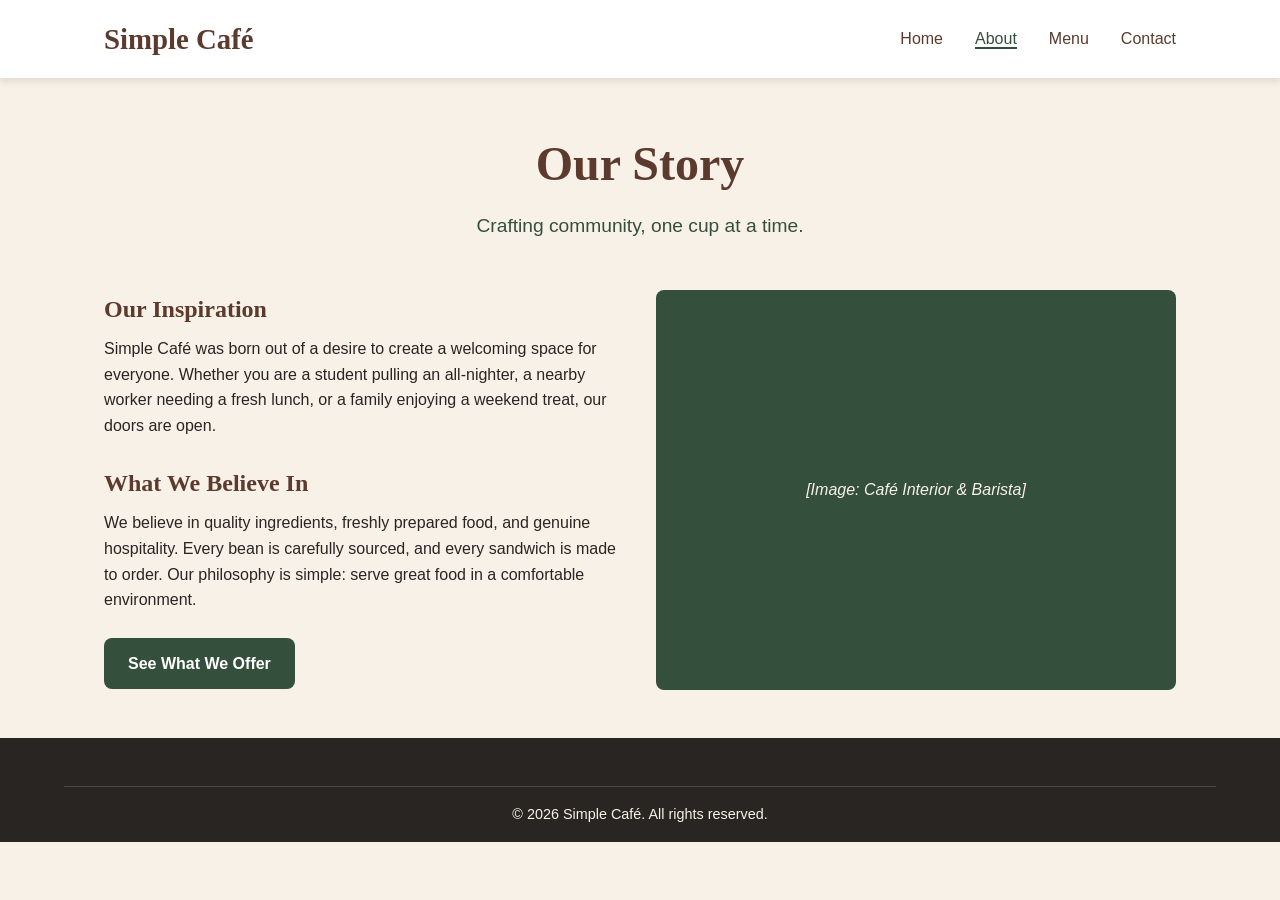
==== about.html @ 94869bd6 "Code Changes" ====
<!DOCTYPE html>
<html lang="en">
<head>
    <meta charset="UTF-8">
    <meta name="viewport" content="width=device-width, initial-scale=1.0">
    <title>About Us | Simple Café</title>
    <link rel="stylesheet" href="css/style.css">
</head>
<body>
    <header>
        <nav class="navbar">
            <a href="index.html" class="logo">Simple Café</a>
            <ul class="nav-links">
                <li><a href="index.html">Home</a></li>
                <li><a href="about.html" class="active">About</a></li>
                <li><a href="menu.html">Menu</a></li>
                <li><a href="contact.html">Contact</a></li>
            </ul>
            <div class="hamburger">
                <span></span>
                <span></span>
                <span></span>
            </div>
        </nav>
    </header>

    <main class="page-padding">
        <section class="about-hero fade-in">
            <h1 class="page-title">Our Story</h1>
            <p class="subtitle">Crafting community, one cup at a time.</p>
        </section>

        <section class="about-content grid-container">
            <div class="about-text">
                <h2>Our Inspiration</h2>
                <p>Simple Café was born out of a desire to create a welcoming space for everyone. Whether you are a student pulling an all-nighter, a nearby worker needing a fresh lunch, or a family enjoying a weekend treat, our doors are open.</p>
                <br>
                <h2>What We Believe In</h2>
                <p>We believe in quality ingredients, freshly prepared food, and genuine hospitality. Every bean is carefully sourced, and every sandwich is made to order. Our philosophy is simple: serve great food in a comfortable environment.</p>
                <br>
                <a href="menu.html" class="btn btn-primary">See What We Offer</a>
            </div>
            <div class="about-image-wrapper">
                <div class="card-img-placeholder large-placeholder" style="background-color: var(--forest-green); color: var(--cream);">[Image: Café Interior & Barista]</div>
            </div>
        </section>
    </main>

    <footer>
        <div class="footer-bottom">
            <p>&copy; 2026 Simple Café. All rights reserved.</p>
        </div>
    </footer>

    <script src="js/script.js"></script>
</body>
</html>
---- css/style.css ----
/* Color Palette & Variables */
:root {
    --coffee-brown: #5C3A2E;
    --cream: #F8F1E7;
    --forest-green: #354F3D;
    --warm-beige: #E8D8C3;
    --dark-charcoal: #292522;
    --white: #FFFFFF;
    
    --font-heading: 'Georgia', serif;
    --font-body: 'Helvetica Neue', Arial, sans-serif;
    
    --border-radius: 8px;
    --shadow: 0 4px 6px rgba(41, 37, 34, 0.1);
    --transition: all 0.3s ease;
}

/* Base Styles */
* {
    margin: 0;
    padding: 0;
    box-sizing: border-box;
}

body {
    font-family: var(--font-body);
    background-color: var(--cream);
    color: var(--dark-charcoal);
    line-height: 1.6;
}

h1, h2, h3 {
    font-family: var(--font-heading);
    color: var(--coffee-brown);
    margin-bottom: 0.5rem;
}

a {
    text-decoration: none;
    color: var(--coffee-brown);
    transition: var(--transition);
}

a:hover {
    color: var(--forest-green);
}

/* Navigation */
header {
    background-color: var(--white);
    box-shadow: var(--shadow);
    position: sticky;
    top: 0;
    z-index: 1000;
}

.navbar {
    display: flex;
    justify-content: space-between;
    align-items: center;
    padding: 1rem 5%;
    max-width: 1200px;
    margin: 0 auto;
}

.logo {
    font-family: var(--font-heading);
    font-size: 1.8rem;
    font-weight: bold;
    color: var(--coffee-brown);
}

.nav-links {
    display: flex;
    list-style: none;
    gap: 2rem;
}

.nav-links a {
    font-weight: 500;
}

.nav-links a.active {
    color: var(--forest-green);
    border-bottom: 2px solid var(--forest-green);
}

.hamburger {
    display: none;
    cursor: pointer;
    flex-direction: column;
    gap: 5px;
}

.hamburger span {
    width: 25px;
    height: 3px;
    background-color: var(--coffee-brown);
    transition: var(--transition);
}

/* Hero Section */
.hero {
    background-color: var(--warm-beige);
    padding: 6rem 5%;
    text-align: center;
    display: flex;
    flex-direction: column;
    align-items: center;
    justify-content: center;
    min-height: 60vh;
}

.hero h1 {
    font-size: 3rem;
    margin-bottom: 1rem;
}

.hero p {
    font-size: 1.2rem;
    max-width: 600px;
    margin: 0 auto 2rem auto;
}

.hero-buttons {
    display: flex;
    gap: 1rem;
    justify-content: center;
}

/* Buttons */
.btn {
    padding: 0.8rem 1.5rem;
    border-radius: var(--border-radius);
    font-weight: bold;
    cursor: pointer;
    border: none;
    display: inline-block;
}

.btn-primary {
    background-color: var(--forest-green);
    color: var(--white);
}

.btn-primary:hover {
    background-color: #2a3e30;
    color: var(--white);
    transform: translateY(-2px);
}

.btn-secondary {
    background-color: transparent;
    border: 2px solid var(--coffee-brown);
    color: var(--coffee-brown);
}

.btn-secondary:hover {
    background-color: var(--coffee-brown);
    color: var(--white);
    transform: translateY(-2px);
}

/* Layout Elements */
.section-padding {
    padding: 4rem 5%;
    max-width: 1200px;
    margin: 0 auto;
}

.page-padding {
    padding: 3rem 5%;
    max-width: 1200px;
    margin: 0 auto;
    min-height: 70vh;
}

.section-title {
    text-align: center;
    font-size: 2.5rem;
    margin-bottom: 3rem;
}

.page-title {
    font-size: 3rem;
    margin-bottom: 0.5rem;
    text-align: center;
}

.subtitle {
    text-align: center;
    margin-bottom: 3rem;
    font-size: 1.2rem;
    color: var(--forest-green);
}

.grid-container {
    display: grid;
    grid-template-columns: repeat(auto-fit, minmax(300px, 1fr));
    gap: 2rem;
}

/* Cards */
.card {
    background-color: var(--white);
    border-radius: var(--border-radius);
    overflow: hidden;
    box-shadow: var(--shadow);
    transition: var(--transition);
}

.card:hover {
    transform: translateY(-5px);
    box-shadow: 0 8px 15px rgba(41, 37, 34, 0.15);
}

.card-img-placeholder {
    height: 200px;
    display: flex;
    align-items: center;
    justify-content: center;
    font-style: italic;
    color: var(--dark-charcoal);
}

.large-placeholder {
    height: 100%;
    min-height: 400px;
    border-radius: var(--border-radius);
}

.card-content {
    padding: 1.5rem;
}

/* Menu Specific */
.menu-filters {
    display: flex;
    justify-content: center;
    gap: 1rem;
    margin-bottom: 2rem;
    flex-wrap: wrap;
}

.filter-btn {
    background: transparent;
    border: 2px solid var(--warm-beige);
    padding: 0.5rem 1.5rem;
    border-radius: 20px;
    cursor: pointer;
    font-weight: bold;
    color: var(--dark-charcoal);
    transition: var(--transition);
}

.filter-btn:hover, .filter-btn.active {
    background-color: var(--coffee-brown);
    border-color: var(--coffee-brown);
    color: var(--white);
}

.menu-grid {
    display: grid;
    grid-template-columns: repeat(auto-fit, minmax(280px, 1fr));
    gap: 1.5rem;
}

.menu-header {
    display: flex;
    justify-content: space-between;
    align-items: baseline;
    margin-bottom: 0.5rem;
}

.price {
    font-weight: bold;
    color: var(--forest-green);
}

/* Contact Specific */
.contact-form {
    background-color: var(--white);
    padding: 2rem;
    border-radius: var(--border-radius);
    box-shadow: var(--shadow);
}

.form-group {
    margin-bottom: 1.5rem;
}

.form-group label {
    display: block;
    margin-bottom: 0.5rem;
    font-weight: bold;
}

.form-group input, .form-group textarea {
    width: 100%;
    padding: 0.8rem;
    border: 1px solid var(--warm-beige);
    border-radius: var(--border-radius);
    font-family: var(--font-body);
}

.form-group input:focus, .form-group textarea:focus {
    outline: none;
    border-color: var(--forest-green);
}

.map-placeholder {
    background-color: var(--warm-beige);
    height: 250px;
    display: flex;
    align-items: center;
    justify-content: center;
    border-radius: var(--border-radius);
    margin-top: 2rem;
    font-style: italic;
    padding: 1rem;
    text-align: center;
}

.form-feedback {
    margin-top: 1rem;
    font-weight: bold;
}

.form-feedback.success { color: var(--forest-green); }
.form-feedback.error { color: #d9534f; }

/* Footer */
footer {
    background-color: var(--dark-charcoal);
    color: var(--cream);
    padding: 3rem 5% 1rem 5%;
}

.footer-content {
    display: grid;
    grid-template-columns: repeat(auto-fit, minmax(200px, 1fr));
    gap: 2rem;
    max-width: 1200px;
    margin: 0 auto;
    margin-bottom: 2rem;
}

footer h3 {
    color: var(--warm-beige);
}

footer a {
    color: var(--cream);
}

footer a:hover {
    color: var(--warm-beige);
}

footer ul {
    list-style: none;
}

.footer-bottom {
    text-align: center;
    border-top: 1px solid rgba(232, 216, 195, 0.2);
    padding-top: 1rem;
    font-size: 0.9rem;
}

/* Animations */
.fade-in {
    animation: fadeIn 0.8s ease-in-out;
}

@keyframes fadeIn {
    from { opacity: 0; transform: translateY(20px); }
    to { opacity: 1; transform: translateY(0); }
}

/* Responsive Design */
@media (max-width: 768px) {
    .nav-links {
        display: none;
        flex-direction: column;
        width: 100%;
        position: absolute;
        top: 100%;
        left: 0;
        background-color: var(--white);
        padding: 1rem 0;
        box-shadow: 0 4px 6px rgba(0,0,0,0.1);
    }
    
    .nav-links.active {
        display: flex;
        text-align: center;
    }
    
    .hamburger {
        display: flex;
    }
    
    .hero h1 {
        font-size: 2.2rem;
    }
    
    .hero-buttons {
        flex-direction: column;
        width: 100%;
    }
}
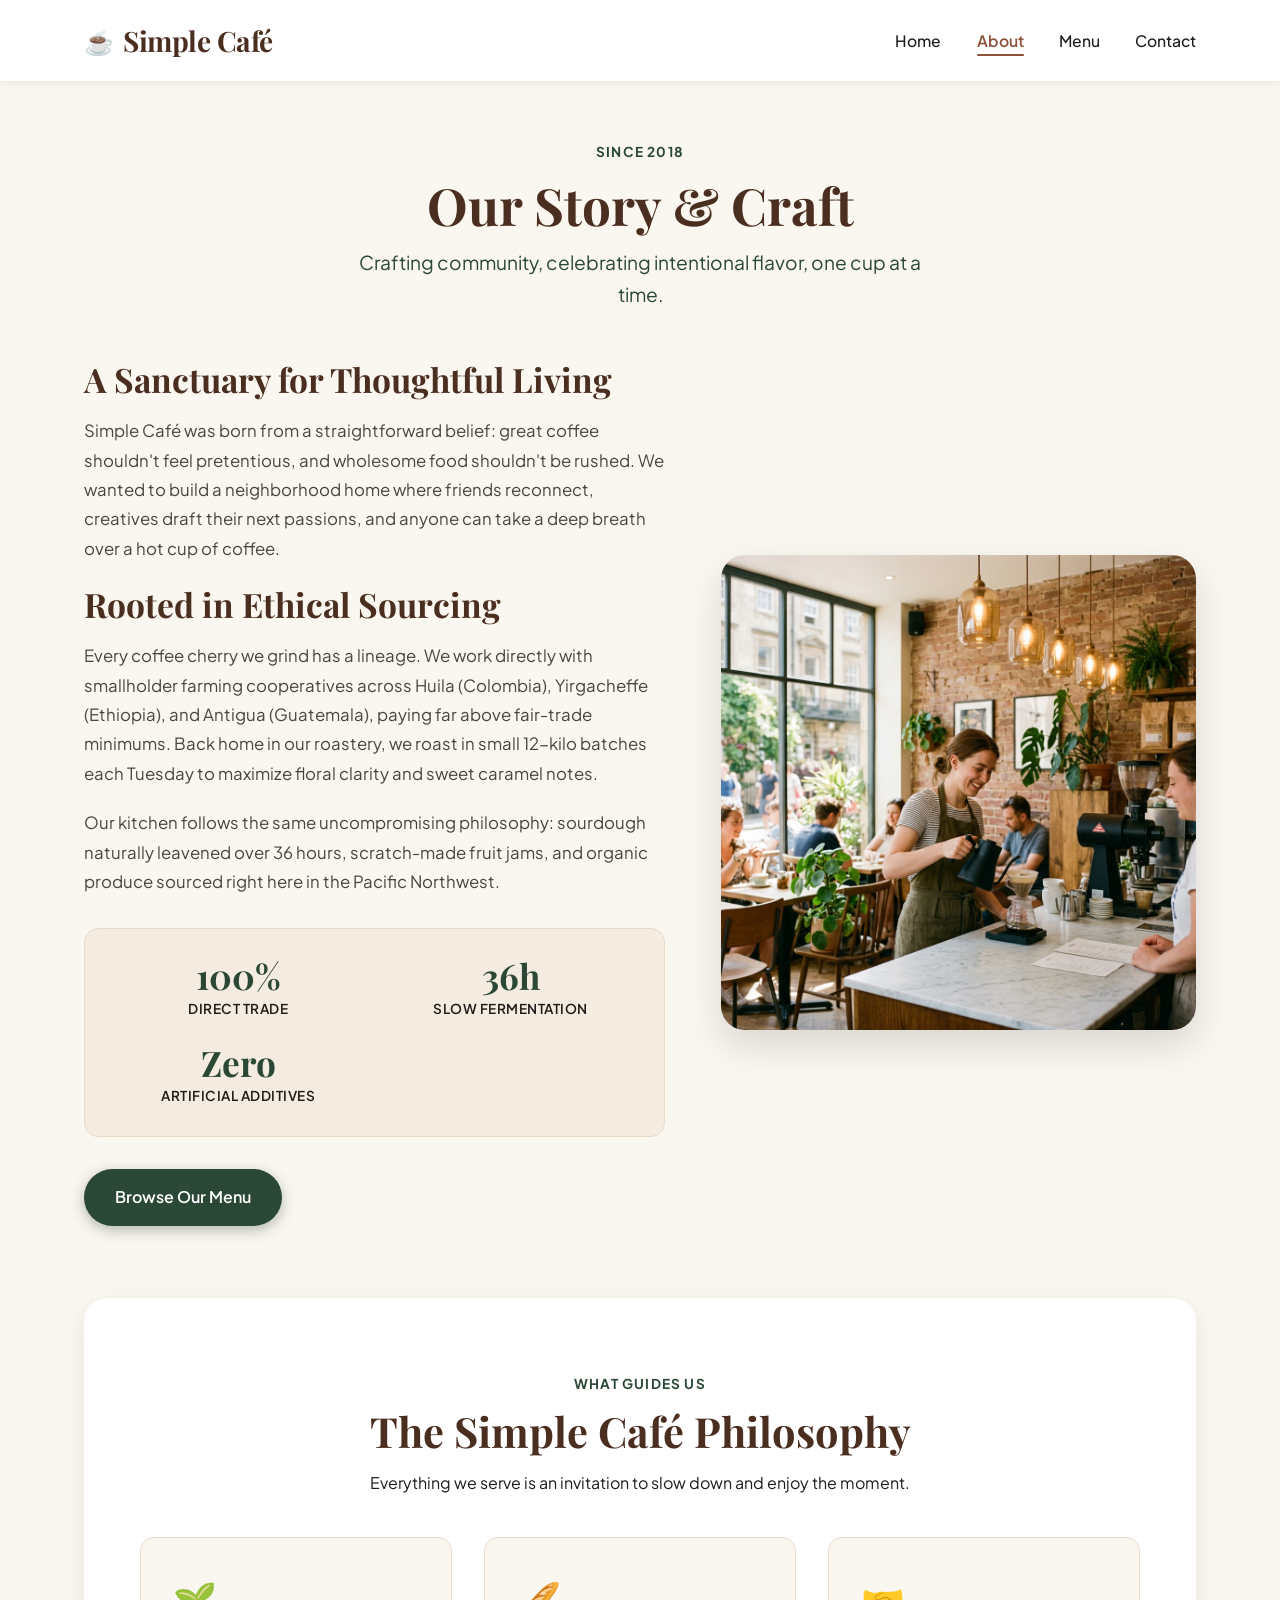
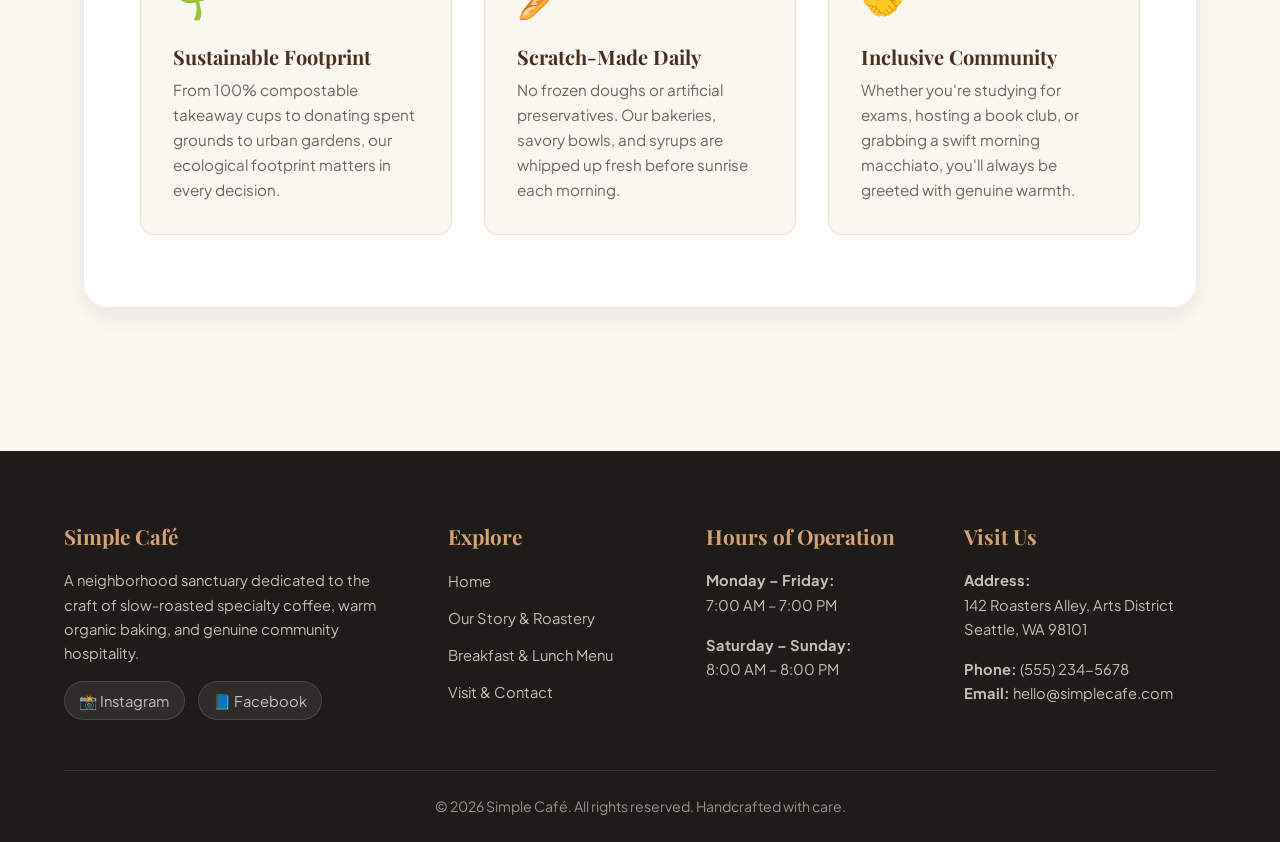
==== commit 2510d8ad: "Updated Code" ====
--- a/about.html
+++ b/about.html
@@ -3,52 +3,134 @@
 <head>
     <meta charset="UTF-8">
     <meta name="viewport" content="width=device-width, initial-scale=1.0">
-    <title>About Us | Simple Café</title>
+    <title>Our Story & Craft | Simple Café</title>
+    <meta name="description" content="Learn about Simple Café's journey, our commitment to direct-trade coffee beans, artisan scratch baking, and building community in Seattle's Arts District.">
     <link rel="stylesheet" href="css/style.css">
 </head>
 <body>
     <header>
-        <nav class="navbar">
-            <a href="index.html" class="logo">Simple Café</a>
-            <ul class="nav-links">
+        <nav class="navbar" aria-label="Main Navigation">
+            <a href="index.html" class="logo" id="brand-logo">
+                <span class="logo-icon">☕</span>
+                <span>Simple Café</span>
+            </a>
+            <ul class="nav-links" id="primary-navigation">
                 <li><a href="index.html">Home</a></li>
                 <li><a href="about.html" class="active">About</a></li>
                 <li><a href="menu.html">Menu</a></li>
                 <li><a href="contact.html">Contact</a></li>
             </ul>
-            <div class="hamburger">
+            <button class="hamburger" id="nav-toggle" aria-label="Toggle navigation menu" aria-expanded="false">
                 <span></span>
                 <span></span>
                 <span></span>
-            </div>
+            </button>
         </nav>
     </header>
 
     <main class="page-padding">
         <section class="about-hero fade-in">
-            <h1 class="page-title">Our Story</h1>
-            <p class="subtitle">Crafting community, one cup at a time.</p>
+            <span class="section-tag">Since 2018</span>
+            <h1 class="page-title">Our Story & Craft</h1>
+            <p class="subtitle">Crafting community, celebrating intentional flavor, one cup at a time.</p>
         </section>
 
-        <section class="about-content grid-container">
+        <!-- Main Narrative & Photography Section -->
+        <section class="about-grid fade-in" aria-label="About Simple Café">
             <div class="about-text">
-                <h2>Our Inspiration</h2>
-                <p>Simple Café was born out of a desire to create a welcoming space for everyone. Whether you are a student pulling an all-nighter, a nearby worker needing a fresh lunch, or a family enjoying a weekend treat, our doors are open.</p>
-                <br>
-                <h2>What We Believe In</h2>
-                <p>We believe in quality ingredients, freshly prepared food, and genuine hospitality. Every bean is carefully sourced, and every sandwich is made to order. Our philosophy is simple: serve great food in a comfortable environment.</p>
-                <br>
-                <a href="menu.html" class="btn btn-primary">See What We Offer</a>
+                <h2>A Sanctuary for Thoughtful Living</h2>
+                <p>Simple Café was born from a straightforward belief: great coffee shouldn't feel pretentious, and wholesome food shouldn't be rushed. We wanted to build a neighborhood home where friends reconnect, creatives draft their next passions, and anyone can take a deep breath over a hot cup of coffee.</p>
+                
+                <h2>Rooted in Ethical Sourcing</h2>
+                <p>Every coffee cherry we grind has a lineage. We work directly with smallholder farming cooperatives across Huila (Colombia), Yirgacheffe (Ethiopia), and Antigua (Guatemala), paying far above fair-trade minimums. Back home in our roastery, we roast in small 12-kilo batches each Tuesday to maximize floral clarity and sweet caramel notes.</p>
+
+                <p>Our kitchen follows the same uncompromising philosophy: sourdough naturally leavened over 36 hours, scratch-made fruit jams, and organic produce sourced right here in the Pacific Northwest.</p>
+
+                <div class="about-stats">
+                    <div class="stat-box">
+                        <div class="stat-number">100%</div>
+                        <div class="stat-label">Direct Trade</div>
+                    </div>
+                    <div class="stat-box">
+                        <div class="stat-number">36h</div>
+                        <div class="stat-label">Slow Fermentation</div>
+                    </div>
+                    <div class="stat-box">
+                        <div class="stat-number">Zero</div>
+                        <div class="stat-label">Artificial Additives</div>
+                    </div>
+                </div>
+
+                <div style="margin-top: 2rem;">
+                    <a href="menu.html" class="btn btn-primary">Browse Our Menu</a>
+                </div>
             </div>
+
             <div class="about-image-wrapper">
-                <div class="card-img-placeholder large-placeholder" style="background-color: var(--forest-green); color: var(--cream);">[Image: Café Interior & Barista]</div>
+                <img src="assets/images/cafe_interior.png" alt="Barista brewing specialty pour-over coffee in warm sunny cafe" class="about-img">
+            </div>
+        </section>
+
+        <!-- Core Values Section -->
+        <section class="values-section fade-in" aria-label="Our Values">
+            <div class="section-header" style="margin-bottom: 2rem;">
+                <span class="section-tag">What Guides Us</span>
+                <h2 class="section-title">The Simple Café Philosophy</h2>
+                <p>Everything we serve is an invitation to slow down and enjoy the moment.</p>
+            </div>
+            
+            <div class="values-grid">
+                <div class="value-card">
+                    <div style="font-size: 2.2rem; margin-bottom: 0.5rem;">🌱</div>
+                    <h3>Sustainable Footprint</h3>
+                    <p>From 100% compostable takeaway cups to donating spent grounds to urban gardens, our ecological footprint matters in every decision.</p>
+                </div>
+                <div class="value-card">
+                    <div style="font-size: 2.2rem; margin-bottom: 0.5rem;">🥖</div>
+                    <h3>Scratch-Made Daily</h3>
+                    <p>No frozen doughs or artificial preservatives. Our bakeries, savory bowls, and syrups are whipped up fresh before sunrise each morning.</p>
+                </div>
+                <div class="value-card">
+                    <div style="font-size: 2.2rem; margin-bottom: 0.5rem;">🤝</div>
+                    <h3>Inclusive Community</h3>
+                    <p>Whether you're studying for exams, hosting a book club, or grabbing a swift morning macchiato, you'll always be greeted with genuine warmth.</p>
+                </div>
             </div>
         </section>
     </main>
 
     <footer>
+        <div class="footer-content">
+            <div class="footer-section">
+                <h3>Simple Café</h3>
+                <p>A neighborhood sanctuary dedicated to the craft of slow-roasted specialty coffee, warm organic baking, and genuine community hospitality.</p>
+                <div class="footer-social-links">
+                    <a href="https://instagram.com" target="_blank" rel="noopener noreferrer" class="social-pill">📸 Instagram</a>
+                    <a href="https://facebook.com" target="_blank" rel="noopener noreferrer" class="social-pill">📘 Facebook</a>
+                </div>
+            </div>
+            <div class="footer-section">
+                <h3>Explore</h3>
+                <ul>
+                    <li><a href="index.html">Home</a></li>
+                    <li><a href="about.html">Our Story & Roastery</a></li>
+                    <li><a href="menu.html">Breakfast & Lunch Menu</a></li>
+                    <li><a href="contact.html">Visit & Contact</a></li>
+                </ul>
+            </div>
+            <div class="footer-section">
+                <h3>Hours of Operation</h3>
+                <p><strong>Monday – Friday:</strong><br>7:00 AM – 7:00 PM</p>
+                <p><strong>Saturday – Sunday:</strong><br>8:00 AM – 8:00 PM</p>
+            </div>
+            <div class="footer-section">
+                <h3>Visit Us</h3>
+                <p><strong>Address:</strong><br>142 Roasters Alley, Arts District<br>Seattle, WA 98101</p>
+                <p><strong>Phone:</strong> (555) 234-5678<br><strong>Email:</strong> hello@simplecafe.com</p>
+            </div>
+        </div>
         <div class="footer-bottom">
-            <p>&copy; 2026 Simple Café. All rights reserved.</p>
+            <p>&copy; 2026 Simple Café. All rights reserved. Handcrafted with care.</p>
         </div>
     </footer>
 
--- a/css/style.css
+++ b/css/style.css
@@ -1,88 +1,141 @@
-/* Color Palette & Variables */
+@import url('https://fonts.googleapis.com/css2?family=Playfair+Display:ital,wght@0,500;0,600;0,700;1,400&family=Plus+Jakarta+Sans:wght@300;400;500;600;700&display=swap');
+
+/* Color Palette & Design System */
 :root {
-    --coffee-brown: #5C3A2E;
-    --cream: #F8F1E7;
-    --forest-green: #354F3D;
-    --warm-beige: #E8D8C3;
-    --dark-charcoal: #292522;
+    --coffee-brown: #4A2E20;
+    --coffee-accent: #8C5338;
+    --caramel-gold: #D4A373;
+    --cream: #FAF6F0;
+    --cream-card: #FFFFFF;
+    --forest-green: #2B4736;
+    --forest-light: #436B52;
+    --warm-beige: #EADBC8;
+    --warm-beige-light: #F4EBE1;
+    --dark-charcoal: #1E1B18;
+    --muted-gray: #6C665F;
     --white: #FFFFFF;
     
-    --font-heading: 'Georgia', serif;
-    --font-body: 'Helvetica Neue', Arial, sans-serif;
+    --font-heading: 'Playfair Display', Georgia, serif;
+    --font-body: 'Plus Jakarta Sans', system-ui, -apple-system, sans-serif;
     
-    --border-radius: 8px;
-    --shadow: 0 4px 6px rgba(41, 37, 34, 0.1);
-    --transition: all 0.3s ease;
-}
-
-/* Base Styles */
+    --border-radius-sm: 8px;
+    --border-radius: 14px;
+    --border-radius-lg: 24px;
+    
+    --shadow-sm: 0 2px 8px rgba(30, 27, 24, 0.06);
+    --shadow: 0 8px 24px rgba(30, 27, 24, 0.08);
+    --shadow-lg: 0 16px 36px rgba(30, 27, 24, 0.14);
+    --transition: all 0.3s cubic-bezier(0.16, 1, 0.3, 1);
+}
+
+/* Base Reset & Typography */
 * {
     margin: 0;
     padding: 0;
     box-sizing: border-box;
 }
 
+html {
+    scroll-behavior: smooth;
+}
+
 body {
     font-family: var(--font-body);
     background-color: var(--cream);
     color: var(--dark-charcoal);
-    line-height: 1.6;
-}
-
-h1, h2, h3 {
+    line-height: 1.65;
+    -webkit-font-smoothing: antialiased;
+}
+
+h1, h2, h3, h4 {
     font-family: var(--font-heading);
     color: var(--coffee-brown);
-    margin-bottom: 0.5rem;
+    line-height: 1.25;
 }
 
 a {
     text-decoration: none;
-    color: var(--coffee-brown);
+    color: inherit;
     transition: var(--transition);
 }
 
-a:hover {
-    color: var(--forest-green);
+img {
+    max-width: 100%;
+    display: block;
 }
 
 /* Navigation */
 header {
-    background-color: var(--white);
-    box-shadow: var(--shadow);
+    background-color: rgba(255, 255, 255, 0.96);
+    backdrop-filter: blur(10px);
+    -webkit-backdrop-filter: blur(10px);
+    box-shadow: var(--shadow-sm);
     position: sticky;
     top: 0;
     z-index: 1000;
+    border-bottom: 1px solid rgba(234, 219, 200, 0.5);
 }
 
 .navbar {
     display: flex;
     justify-content: space-between;
     align-items: center;
-    padding: 1rem 5%;
-    max-width: 1200px;
+    padding: 1.1rem 5%;
+    max-width: 1240px;
     margin: 0 auto;
 }
 
 .logo {
+    display: flex;
+    align-items: center;
+    gap: 0.6rem;
     font-family: var(--font-heading);
-    font-size: 1.8rem;
-    font-weight: bold;
-    color: var(--coffee-brown);
+    font-size: 1.75rem;
+    font-weight: 700;
+    color: var(--coffee-brown);
+    letter-spacing: -0.5px;
+}
+
+.logo-icon {
+    font-size: 1.5rem;
+    line-height: 1;
 }
 
 .nav-links {
     display: flex;
     list-style: none;
-    gap: 2rem;
+    gap: 2.2rem;
+    align-items: center;
 }
 
 .nav-links a {
     font-weight: 500;
+    font-size: 0.98rem;
+    color: var(--dark-charcoal);
+    position: relative;
+    padding: 0.3rem 0;
+}
+
+.nav-links a::after {
+    content: '';
+    position: absolute;
+    bottom: -2px;
+    left: 0;
+    width: 0%;
+    height: 2px;
+    background-color: var(--coffee-accent);
+    transition: var(--transition);
+    border-radius: 2px;
+}
+
+.nav-links a:hover::after,
+.nav-links a.active::after {
+    width: 100%;
 }
 
 .nav-links a.active {
-    color: var(--forest-green);
-    border-bottom: 2px solid var(--forest-green);
+    color: var(--coffee-accent);
+    font-weight: 600;
 }
 
 .hamburger {
@@ -90,101 +143,236 @@
     cursor: pointer;
     flex-direction: column;
     gap: 5px;
+    background: transparent;
+    border: none;
+    padding: 4px;
 }
 
 .hamburger span {
-    width: 25px;
-    height: 3px;
+    width: 26px;
+    height: 2.5px;
     background-color: var(--coffee-brown);
+    border-radius: 2px;
     transition: var(--transition);
 }
 
 /* Hero Section */
 .hero {
-    background-color: var(--warm-beige);
-    padding: 6rem 5%;
+    position: relative;
+    min-height: 75vh;
+    display: flex;
+    align-items: center;
+    justify-content: center;
     text-align: center;
-    display: flex;
-    flex-direction: column;
-    align-items: center;
+    padding: 5rem 5%;
+    background: linear-gradient(135deg, rgba(30, 27, 24, 0.72) 0%, rgba(74, 46, 32, 0.68) 100%),
+                url('../assets/images/hero.png') center/cover no-repeat;
+    color: var(--white);
+    overflow: hidden;
+}
+
+.hero::after {
+    content: '';
+    position: absolute;
+    bottom: 0;
+    left: 0;
+    right: 0;
+    height: 40px;
+    background: linear-gradient(to top, var(--cream), transparent);
+}
+
+.hero-content {
+    position: relative;
+    z-index: 2;
+    max-width: 820px;
+    margin: 0 auto;
+}
+
+.hero-badge {
+    display: inline-flex;
+    align-items: center;
+    gap: 0.5rem;
+    background-color: rgba(255, 255, 255, 0.18);
+    backdrop-filter: blur(8px);
+    border: 1px solid rgba(255, 255, 255, 0.3);
+    color: #FFF3E4;
+    padding: 0.45rem 1.2rem;
+    border-radius: 50px;
+    font-size: 0.9rem;
+    font-weight: 600;
+    margin-bottom: 1.5rem;
+    letter-spacing: 0.5px;
+    text-transform: uppercase;
+}
+
+.hero h1 {
+    font-size: 3.4rem;
+    color: var(--white);
+    margin-bottom: 1.25rem;
+    line-height: 1.15;
+    text-shadow: 0 2px 10px rgba(0, 0, 0, 0.35);
+}
+
+.hero p {
+    font-size: 1.25rem;
+    max-width: 660px;
+    margin: 0 auto 2.2rem auto;
+    color: rgba(255, 255, 255, 0.92);
+    font-weight: 300;
+    text-shadow: 0 1px 4px rgba(0, 0, 0, 0.3);
+}
+
+.hero-buttons {
+    display: flex;
+    gap: 1.2rem;
     justify-content: center;
-    min-height: 60vh;
-}
-
-.hero h1 {
-    font-size: 3rem;
-    margin-bottom: 1rem;
-}
-
-.hero p {
-    font-size: 1.2rem;
-    max-width: 600px;
-    margin: 0 auto 2rem auto;
-}
-
-.hero-buttons {
-    display: flex;
-    gap: 1rem;
-    justify-content: center;
+    flex-wrap: wrap;
 }
 
 /* Buttons */
 .btn {
-    padding: 0.8rem 1.5rem;
-    border-radius: var(--border-radius);
-    font-weight: bold;
+    padding: 0.85rem 1.8rem;
+    border-radius: 50px;
+    font-weight: 600;
+    font-size: 1rem;
     cursor: pointer;
-    border: none;
-    display: inline-block;
+    border: 2px solid transparent;
+    display: inline-flex;
+    align-items: center;
+    justify-content: center;
+    gap: 0.5rem;
+    transition: var(--transition);
 }
 
 .btn-primary {
     background-color: var(--forest-green);
     color: var(--white);
+    box-shadow: 0 4px 14px rgba(43, 71, 54, 0.35);
 }
 
 .btn-primary:hover {
-    background-color: #2a3e30;
+    background-color: #203529;
     color: var(--white);
     transform: translateY(-2px);
+    box-shadow: 0 6px 20px rgba(43, 71, 54, 0.45);
 }
 
 .btn-secondary {
+    background-color: rgba(255, 255, 255, 0.15);
+    backdrop-filter: blur(6px);
+    border-color: rgba(255, 255, 255, 0.7);
+    color: var(--white);
+}
+
+.btn-secondary:hover {
+    background-color: var(--white);
+    color: var(--coffee-brown);
+    transform: translateY(-2px);
+    box-shadow: 0 6px 18px rgba(0, 0, 0, 0.2);
+}
+
+.btn-outline-dark {
     background-color: transparent;
-    border: 2px solid var(--coffee-brown);
-    color: var(--coffee-brown);
-}
-
-.btn-secondary:hover {
+    border-color: var(--coffee-brown);
+    color: var(--coffee-brown);
+}
+
+.btn-outline-dark:hover {
     background-color: var(--coffee-brown);
     color: var(--white);
     transform: translateY(-2px);
 }
 
+/* Feature Perks Strip */
+.perks-strip {
+    background-color: var(--white);
+    border-top: 1px solid var(--warm-beige-light);
+    border-bottom: 1px solid var(--warm-beige-light);
+    padding: 2.8rem 5%;
+}
+
+.perks-container {
+    max-width: 1240px;
+    margin: 0 auto;
+    display: grid;
+    grid-template-columns: repeat(auto-fit, minmax(240px, 1fr));
+    gap: 2rem;
+}
+
+.perk-item {
+    display: flex;
+    align-items: flex-start;
+    gap: 1.1rem;
+}
+
+.perk-icon {
+    font-size: 2.2rem;
+    line-height: 1;
+    background-color: var(--warm-beige-light);
+    width: 58px;
+    height: 58px;
+    border-radius: 14px;
+    display: flex;
+    align-items: center;
+    justify-content: center;
+    flex-shrink: 0;
+}
+
+.perk-item h4 {
+    font-family: var(--font-body);
+    font-weight: 700;
+    font-size: 1.05rem;
+    color: var(--coffee-brown);
+    margin-bottom: 0.25rem;
+}
+
+.perk-item p {
+    font-size: 0.9rem;
+    color: var(--muted-gray);
+    line-height: 1.45;
+}
+
 /* Layout Elements */
 .section-padding {
-    padding: 4rem 5%;
-    max-width: 1200px;
+    padding: 5rem 5%;
+    max-width: 1240px;
     margin: 0 auto;
 }
 
 .page-padding {
-    padding: 3rem 5%;
-    max-width: 1200px;
+    padding: 3.5rem 5% 5rem 5%;
+    max-width: 1240px;
     margin: 0 auto;
     min-height: 70vh;
 }
 
+.section-header {
+    text-align: center;
+    max-width: 650px;
+    margin: 0 auto 3.5rem auto;
+}
+
+.section-tag {
+    display: inline-block;
+    color: var(--forest-green);
+    font-weight: 700;
+    font-size: 0.85rem;
+    text-transform: uppercase;
+    letter-spacing: 1.2px;
+    margin-bottom: 0.6rem;
+}
+
 .section-title {
+    font-size: 2.6rem;
+    margin-bottom: 0.8rem;
+    color: var(--coffee-brown);
+}
+
+.page-title {
+    font-size: 3.2rem;
+    margin-bottom: 0.6rem;
     text-align: center;
-    font-size: 2.5rem;
-    margin-bottom: 3rem;
-}
-
-.page-title {
-    font-size: 3rem;
-    margin-bottom: 0.5rem;
-    text-align: center;
+    color: var(--coffee-brown);
 }
 
 .subtitle {
@@ -192,193 +380,704 @@
     margin-bottom: 3rem;
     font-size: 1.2rem;
     color: var(--forest-green);
+    max-width: 600px;
+    margin-left: auto;
+    margin-right: auto;
 }
 
 .grid-container {
     display: grid;
-    grid-template-columns: repeat(auto-fit, minmax(300px, 1fr));
-    gap: 2rem;
-}
-
-/* Cards */
+    grid-template-columns: repeat(auto-fit, minmax(320px, 1fr));
+    gap: 2.2rem;
+}
+
+/* Cards & Media */
 .card {
-    background-color: var(--white);
+    background-color: var(--cream-card);
     border-radius: var(--border-radius);
     overflow: hidden;
     box-shadow: var(--shadow);
     transition: var(--transition);
+    border: 1px solid rgba(234, 219, 200, 0.4);
+    display: flex;
+    flex-direction: column;
 }
 
 .card:hover {
-    transform: translateY(-5px);
-    box-shadow: 0 8px 15px rgba(41, 37, 34, 0.15);
-}
-
-.card-img-placeholder {
-    height: 200px;
-    display: flex;
-    align-items: center;
-    justify-content: center;
-    font-style: italic;
+    transform: translateY(-6px);
+    box-shadow: var(--shadow-lg);
+    border-color: var(--warm-beige);
+}
+
+.card-img-wrapper {
+    position: relative;
+    height: 220px;
+    overflow: hidden;
+    background-color: var(--warm-beige-light);
+}
+
+.card-img {
+    width: 100%;
+    height: 100%;
+    object-fit: cover;
+    transition: transform 0.6s cubic-bezier(0.16, 1, 0.3, 1);
+}
+
+.card:hover .card-img {
+    transform: scale(1.06);
+}
+
+.card-badge {
+    position: absolute;
+    top: 14px;
+    right: 14px;
+    background-color: rgba(255, 255, 255, 0.95);
+    backdrop-filter: blur(4px);
+    color: var(--forest-green);
+    font-weight: 700;
+    font-size: 0.78rem;
+    text-transform: uppercase;
+    letter-spacing: 0.5px;
+    padding: 0.35rem 0.8rem;
+    border-radius: 50px;
+    box-shadow: var(--shadow-sm);
+}
+
+.card-content {
+    padding: 1.6rem;
+    display: flex;
+    flex-direction: column;
+    flex-grow: 1;
+}
+
+.card-content h3 {
+    font-size: 1.35rem;
+    margin-bottom: 0.4rem;
+    color: var(--coffee-brown);
+}
+
+.card-content p {
+    color: var(--muted-gray);
+    font-size: 0.96rem;
+    line-height: 1.55;
+    flex-grow: 1;
+}
+
+.card-footer {
+    display: flex;
+    justify-content: space-between;
+    align-items: center;
+    margin-top: 1.2rem;
+    padding-top: 1rem;
+    border-top: 1px solid var(--warm-beige-light);
+}
+
+.card-price {
+    font-family: var(--font-heading);
+    font-size: 1.3rem;
+    font-weight: 700;
+    color: var(--forest-green);
+}
+
+/* Story / About Section */
+.about-hero {
+    text-align: center;
+    max-width: 780px;
+    margin: 0 auto 3rem auto;
+}
+
+.about-grid {
+    display: grid;
+    grid-template-columns: 1.1fr 0.9fr;
+    gap: 3.5rem;
+    align-items: center;
+    margin-bottom: 4.5rem;
+}
+
+.about-text h2 {
+    font-size: 2.1rem;
+    margin-bottom: 1rem;
+    color: var(--coffee-brown);
+}
+
+.about-text p {
+    font-size: 1.05rem;
+    color: #4A443E;
+    line-height: 1.75;
+    margin-bottom: 1.25rem;
+}
+
+.about-image-wrapper {
+    position: relative;
+    border-radius: var(--border-radius-lg);
+    overflow: hidden;
+    box-shadow: var(--shadow-lg);
+}
+
+.about-img {
+    width: 100%;
+    height: 100%;
+    min-height: 440px;
+    object-fit: cover;
+    display: block;
+    transition: transform 0.6s ease;
+}
+
+.about-image-wrapper:hover .about-img {
+    transform: scale(1.03);
+}
+
+.about-stats {
+    display: grid;
+    grid-template-columns: repeat(auto-fit, minmax(180px, 1fr));
+    gap: 1.5rem;
+    margin-top: 2rem;
+    padding: 1.8rem;
+    background-color: var(--warm-beige-light);
+    border-radius: var(--border-radius);
+    border: 1px solid var(--warm-beige);
+}
+
+.stat-box {
+    text-align: center;
+}
+
+.stat-number {
+    font-family: var(--font-heading);
+    font-size: 2.2rem;
+    font-weight: 700;
+    color: var(--forest-green);
+    line-height: 1;
+    margin-bottom: 0.3rem;
+}
+
+.stat-label {
+    font-size: 0.85rem;
+    font-weight: 600;
     color: var(--dark-charcoal);
-}
-
-.large-placeholder {
-    height: 100%;
-    min-height: 400px;
+    text-transform: uppercase;
+    letter-spacing: 0.5px;
+}
+
+/* Values Grid */
+.values-section {
+    background-color: var(--white);
+    padding: 4.5rem 5%;
+    border-radius: var(--border-radius-lg);
+    box-shadow: var(--shadow);
+    margin-bottom: 4rem;
+}
+
+.values-grid {
+    display: grid;
+    grid-template-columns: repeat(auto-fit, minmax(260px, 1fr));
+    gap: 2rem;
+    margin-top: 2.5rem;
+}
+
+.value-card {
+    padding: 2rem;
+    background-color: var(--cream);
     border-radius: var(--border-radius);
-}
-
-.card-content {
-    padding: 1.5rem;
+    border: 1px solid var(--warm-beige);
+}
+
+.value-card h3 {
+    font-size: 1.25rem;
+    margin: 1rem 0 0.5rem 0;
+}
+
+.value-card p {
+    font-size: 0.95rem;
+    color: var(--muted-gray);
 }
 
 /* Menu Specific */
 .menu-filters {
     display: flex;
     justify-content: center;
-    gap: 1rem;
-    margin-bottom: 2rem;
+    gap: 0.75rem;
+    margin-bottom: 2.8rem;
     flex-wrap: wrap;
 }
 
 .filter-btn {
-    background: transparent;
-    border: 2px solid var(--warm-beige);
-    padding: 0.5rem 1.5rem;
-    border-radius: 20px;
+    background: var(--white);
+    border: 1px solid var(--warm-beige);
+    padding: 0.65rem 1.6rem;
+    border-radius: 50px;
     cursor: pointer;
-    font-weight: bold;
+    font-weight: 600;
+    font-size: 0.95rem;
     color: var(--dark-charcoal);
+    box-shadow: var(--shadow-sm);
     transition: var(--transition);
 }
 
-.filter-btn:hover, .filter-btn.active {
+.filter-btn:hover {
+    border-color: var(--coffee-brown);
+    color: var(--coffee-brown);
+    transform: translateY(-2px);
+}
+
+.filter-btn.active {
     background-color: var(--coffee-brown);
     border-color: var(--coffee-brown);
     color: var(--white);
+    box-shadow: 0 4px 12px rgba(74, 46, 32, 0.25);
 }
 
 .menu-grid {
     display: grid;
-    grid-template-columns: repeat(auto-fit, minmax(280px, 1fr));
-    gap: 1.5rem;
+    grid-template-columns: repeat(auto-fill, minmax(280px, 1fr));
+    gap: 2rem;
+}
+
+.menu-item {
+    transition: var(--transition);
 }
 
 .menu-header {
     display: flex;
     justify-content: space-between;
     align-items: baseline;
-    margin-bottom: 0.5rem;
+    margin-bottom: 0.4rem;
 }
 
 .price {
-    font-weight: bold;
+    font-family: var(--font-heading);
+    font-weight: 700;
+    font-size: 1.25rem;
     color: var(--forest-green);
+    margin-left: 0.5rem;
+}
+
+.dietary-tag {
+    display: inline-block;
+    font-size: 0.75rem;
+    font-weight: 600;
+    padding: 0.2rem 0.55rem;
+    border-radius: 4px;
+    background-color: var(--warm-beige-light);
+    color: var(--forest-green);
+    margin-top: 0.6rem;
 }
 
 /* Contact Specific */
-.contact-form {
+.contact-container {
+    display: grid;
+    grid-template-columns: 1fr 1.2fr;
+    gap: 3rem;
+    align-items: start;
+}
+
+.contact-info {
     background-color: var(--white);
-    padding: 2rem;
+    padding: 2.5rem;
     border-radius: var(--border-radius);
     box-shadow: var(--shadow);
-}
-
-.form-group {
+    border: 1px solid rgba(234, 219, 200, 0.4);
+}
+
+.contact-info h2 {
+    font-size: 1.85rem;
     margin-bottom: 1.5rem;
-}
-
-.form-group label {
+    color: var(--coffee-brown);
+}
+
+.contact-info-item {
+    display: flex;
+    gap: 1.1rem;
+    margin-bottom: 1.6rem;
+    align-items: flex-start;
+}
+
+.contact-icon {
+    font-size: 1.35rem;
+    line-height: 1;
+    background-color: var(--warm-beige-light);
+    color: var(--coffee-brown);
+    width: 44px;
+    height: 44px;
+    border-radius: 10px;
+    display: flex;
+    align-items: center;
+    justify-content: center;
+    flex-shrink: 0;
+}
+
+.contact-info-item h4 {
+    font-family: var(--font-body);
+    font-size: 0.85rem;
+    text-transform: uppercase;
+    letter-spacing: 0.8px;
+    color: var(--forest-green);
+    margin-bottom: 0.2rem;
+}
+
+.contact-info-item p {
+    color: var(--dark-charcoal);
+    font-size: 1rem;
+    line-height: 1.5;
+}
+
+.hours-badge {
+    margin-top: 1.5rem;
+    padding: 1.2rem;
+    background-color: var(--cream);
+    border-radius: var(--border-radius-sm);
+    border-left: 4px solid var(--forest-green);
+}
+
+.hours-badge h4 {
+    font-family: var(--font-body);
+    font-size: 0.95rem;
+    font-weight: 700;
+    color: var(--forest-green);
+    margin-bottom: 0.4rem;
+}
+
+.hours-badge p {
+    font-size: 0.9rem;
+    color: var(--muted-gray);
+    line-height: 1.5;
+}
+
+/* Map Card */
+.map-container {
+    margin-top: 1.8rem;
+    border-radius: var(--border-radius-sm);
+    overflow: hidden;
+    box-shadow: var(--shadow-sm);
+    border: 1px solid var(--warm-beige);
+    min-height: 240px;
+    position: relative;
+    background: radial-gradient(#d3beaa 1.5px, transparent 1.5px) 0 0 / 18px 18px, var(--warm-beige-light);
+}
+
+.map-styled-card {
+    padding: 1.6rem;
+    display: flex;
+    flex-direction: column;
+    justify-content: center;
+    align-items: flex-start;
+    height: 100%;
+}
+
+.map-badge-pin {
+    display: inline-block;
+    background-color: var(--forest-green);
+    color: var(--white);
+    padding: 0.25rem 0.75rem;
+    border-radius: 50px;
+    font-size: 0.8rem;
+    font-weight: 700;
+    margin-bottom: 0.6rem;
+}
+
+.map-styled-card h3 {
+    font-size: 1.25rem;
+    margin-bottom: 0.2rem;
+    color: var(--coffee-brown);
+}
+
+.map-styled-card p {
+    font-size: 0.9rem;
+    color: var(--muted-gray);
+    margin-bottom: 0.8rem;
+}
+
+.transit-tips {
+    display: flex;
+    flex-direction: column;
+    gap: 0.35rem;
+    font-size: 0.82rem;
+    color: var(--dark-charcoal);
+    font-weight: 500;
+}
+
+.contact-form-container {
+    background-color: var(--white);
+    padding: 2.5rem;
+    border-radius: var(--border-radius);
+    box-shadow: var(--shadow);
+    border: 1px solid rgba(234, 219, 200, 0.4);
+}
+
+.contact-form-container h2 {
+    font-size: 1.85rem;
+    margin-bottom: 0.4rem;
+    color: var(--coffee-brown);
+}
+
+.contact-form-container .form-desc {
+    color: var(--muted-gray);
+    font-size: 0.95rem;
+    margin-bottom: 2rem;
+}
+
+.contact-form .form-group {
+    margin-bottom: 1.4rem;
+}
+
+.contact-form label {
     display: block;
-    margin-bottom: 0.5rem;
-    font-weight: bold;
-}
-
-.form-group input, .form-group textarea {
+    margin-bottom: 0.45rem;
+    font-weight: 600;
+    font-size: 0.9rem;
+    color: var(--dark-charcoal);
+}
+
+.contact-form input,
+.contact-form textarea {
     width: 100%;
-    padding: 0.8rem;
+    padding: 0.9rem 1.1rem;
+    border: 1.5px solid var(--warm-beige);
+    border-radius: var(--border-radius-sm);
+    font-family: var(--font-body);
+    font-size: 0.95rem;
+    background-color: #FDFBF8;
+    color: var(--dark-charcoal);
+    transition: var(--transition);
+}
+
+.contact-form input:focus,
+.contact-form textarea:focus {
+    outline: none;
+    border-color: var(--coffee-accent);
+    background-color: var(--white);
+    box-shadow: 0 0 0 4px rgba(140, 83, 56, 0.12);
+}
+
+.form-feedback {
+    margin-top: 1.2rem;
+    padding: 0.9rem 1.2rem;
+    border-radius: var(--border-radius-sm);
+    font-weight: 600;
+    font-size: 0.92rem;
+    display: none;
+}
+
+.form-feedback.success {
+    display: block;
+    background-color: #EBF7EE;
+    color: #1E6B37;
+    border: 1px solid #C3E6CB;
+}
+
+.form-feedback.error {
+    display: block;
+    background-color: #FDF0ED;
+    color: #B52B27;
+    border: 1px solid #F8D7DA;
+}
+
+/* Testimonials / Community Quotes */
+.testimonials-section {
+    padding: 5rem 5%;
+    background-color: var(--white);
+    border-top: 1px solid var(--warm-beige-light);
+}
+
+.testimonials-grid {
+    display: grid;
+    grid-template-columns: repeat(auto-fit, minmax(280px, 1fr));
+    gap: 2rem;
+    max-width: 1240px;
+    margin: 0 auto;
+}
+
+.testimonial-card {
+    background-color: var(--cream);
+    padding: 2.2rem;
+    border-radius: var(--border-radius);
     border: 1px solid var(--warm-beige);
-    border-radius: var(--border-radius);
+    display: flex;
+    flex-direction: column;
+    justify-content: space-between;
+}
+
+.testimonial-stars {
+    color: #E29525;
+    font-size: 1.1rem;
+    margin-bottom: 0.9rem;
+}
+
+.testimonial-text {
+    font-size: 1rem;
+    font-style: italic;
+    color: #4A443E;
+    line-height: 1.6;
+    margin-bottom: 1.4rem;
+}
+
+.testimonial-author {
+    display: flex;
+    align-items: center;
+    gap: 0.9rem;
+}
+
+.author-avatar {
+    width: 44px;
+    height: 44px;
+    border-radius: 50%;
+    background-color: var(--forest-green);
+    color: var(--white);
+    display: flex;
+    align-items: center;
+    justify-content: center;
+    font-weight: 700;
+    font-size: 1rem;
+}
+
+.author-info h4 {
     font-family: var(--font-body);
-}
-
-.form-group input:focus, .form-group textarea:focus {
-    outline: none;
-    border-color: var(--forest-green);
-}
-
-.map-placeholder {
-    background-color: var(--warm-beige);
-    height: 250px;
-    display: flex;
-    align-items: center;
-    justify-content: center;
-    border-radius: var(--border-radius);
-    margin-top: 2rem;
-    font-style: italic;
-    padding: 1rem;
+    font-size: 0.95rem;
+    font-weight: 700;
+    color: var(--coffee-brown);
+}
+
+.author-info span {
+    font-size: 0.82rem;
+    color: var(--muted-gray);
+}
+
+/* Call to Action Banner */
+.cta-banner {
+    background: linear-gradient(135deg, var(--forest-green) 0%, #1E3326 100%);
+    color: var(--white);
+    padding: 4.5rem 5%;
     text-align: center;
-}
-
-.form-feedback {
-    margin-top: 1rem;
-    font-weight: bold;
-}
-
-.form-feedback.success { color: var(--forest-green); }
-.form-feedback.error { color: #d9534f; }
+    border-radius: var(--border-radius-lg);
+    margin: 4rem auto;
+    max-width: 1240px;
+    box-shadow: var(--shadow-lg);
+}
+
+.cta-banner h2 {
+    color: var(--white);
+    font-size: 2.4rem;
+    margin-bottom: 1rem;
+}
+
+.cta-banner p {
+    color: rgba(255, 255, 255, 0.9);
+    max-width: 600px;
+    margin: 0 auto 2rem auto;
+    font-size: 1.1rem;
+}
 
 /* Footer */
 footer {
     background-color: var(--dark-charcoal);
     color: var(--cream);
-    padding: 3rem 5% 1rem 5%;
+    padding: 4.5rem 5% 1.5rem 5%;
 }
 
 .footer-content {
     display: grid;
-    grid-template-columns: repeat(auto-fit, minmax(200px, 1fr));
-    gap: 2rem;
-    max-width: 1200px;
-    margin: 0 auto;
-    margin-bottom: 2rem;
-}
-
-footer h3 {
-    color: var(--warm-beige);
-}
-
-footer a {
+    grid-template-columns: 1.6fr 1fr 1fr 1.2fr;
+    gap: 3rem;
+    max-width: 1240px;
+    margin: 0 auto 3rem auto;
+}
+
+.footer-section h3 {
+    color: var(--caramel-gold);
+    font-size: 1.3rem;
+    margin-bottom: 1.2rem;
+}
+
+.footer-section p {
+    color: rgba(250, 246, 240, 0.75);
+    font-size: 0.92rem;
+    line-height: 1.65;
+    margin-bottom: 1rem;
+}
+
+.footer-section ul {
+    list-style: none;
+}
+
+.footer-section ul li {
+    margin-bottom: 0.65rem;
+}
+
+.footer-section a {
+    color: rgba(250, 246, 240, 0.75);
+    font-size: 0.92rem;
+    transition: var(--transition);
+}
+
+.footer-section a:hover {
+    color: var(--caramel-gold);
+    padding-left: 4px;
+}
+
+.footer-social-links {
+    display: flex;
+    gap: 0.8rem;
+    margin-top: 1rem;
+}
+
+.social-pill {
+    display: inline-flex;
+    align-items: center;
+    gap: 0.4rem;
+    background-color: rgba(255, 255, 255, 0.08);
     color: var(--cream);
-}
-
-footer a:hover {
-    color: var(--warm-beige);
-}
-
-footer ul {
-    list-style: none;
+    padding: 0.4rem 0.9rem;
+    border-radius: 50px;
+    font-size: 0.85rem;
+    border: 1px solid rgba(255, 255, 255, 0.12);
+}
+
+.social-pill:hover {
+    background-color: var(--caramel-gold);
+    color: var(--dark-charcoal);
+    border-color: var(--caramel-gold);
+    padding-left: 0.9rem !important;
 }
 
 .footer-bottom {
     text-align: center;
-    border-top: 1px solid rgba(232, 216, 195, 0.2);
-    padding-top: 1rem;
-    font-size: 0.9rem;
+    border-top: 1px solid rgba(234, 219, 200, 0.12);
+    padding-top: 1.5rem;
+    color: rgba(250, 246, 240, 0.55);
+    font-size: 0.88rem;
+    max-width: 1240px;
+    margin: 0 auto;
 }
 
 /* Animations */
 .fade-in {
-    animation: fadeIn 0.8s ease-in-out;
+    animation: fadeIn 0.8s cubic-bezier(0.16, 1, 0.3, 1);
 }
 
 @keyframes fadeIn {
-    from { opacity: 0; transform: translateY(20px); }
-    to { opacity: 1; transform: translateY(0); }
+    from {
+        opacity: 0;
+        transform: translateY(20px);
+    }
+    to {
+        opacity: 1;
+        transform: translateY(0);
+    }
 }
 
 /* Responsive Design */
+@media (max-width: 960px) {
+    .about-grid,
+    .contact-container {
+        grid-template-columns: 1fr;
+        gap: 2.5rem;
+    }
+
+    .footer-content {
+        grid-template-columns: 1fr 1fr;
+    }
+}
+
 @media (max-width: 768px) {
     .nav-links {
         display: none;
@@ -388,25 +1087,54 @@
         top: 100%;
         left: 0;
         background-color: var(--white);
-        padding: 1rem 0;
-        box-shadow: 0 4px 6px rgba(0,0,0,0.1);
+        padding: 1.5rem 5%;
+        box-shadow: var(--shadow);
+        gap: 1.2rem;
+        border-bottom: 1px solid var(--warm-beige);
     }
     
     .nav-links.active {
         display: flex;
-        text-align: center;
     }
     
     .hamburger {
         display: flex;
     }
+
+    .hamburger.active span:nth-child(1) {
+        transform: rotate(45deg) translate(5px, 5px);
+    }
+    .hamburger.active span:nth-child(2) {
+        opacity: 0;
+    }
+    .hamburger.active span:nth-child(3) {
+        transform: rotate(-45deg) translate(5px, -5px);
+    }
     
+    .hero {
+        padding: 4rem 5%;
+        min-height: 65vh;
+    }
+
     .hero h1 {
-        font-size: 2.2rem;
+        font-size: 2.4rem;
+    }
+
+    .page-title {
+        font-size: 2.4rem;
     }
     
     .hero-buttons {
         flex-direction: column;
         width: 100%;
     }
+
+    .hero-buttons .btn {
+        width: 100%;
+    }
+
+    .footer-content {
+        grid-template-columns: 1fr;
+        gap: 2rem;
+    }
 }
